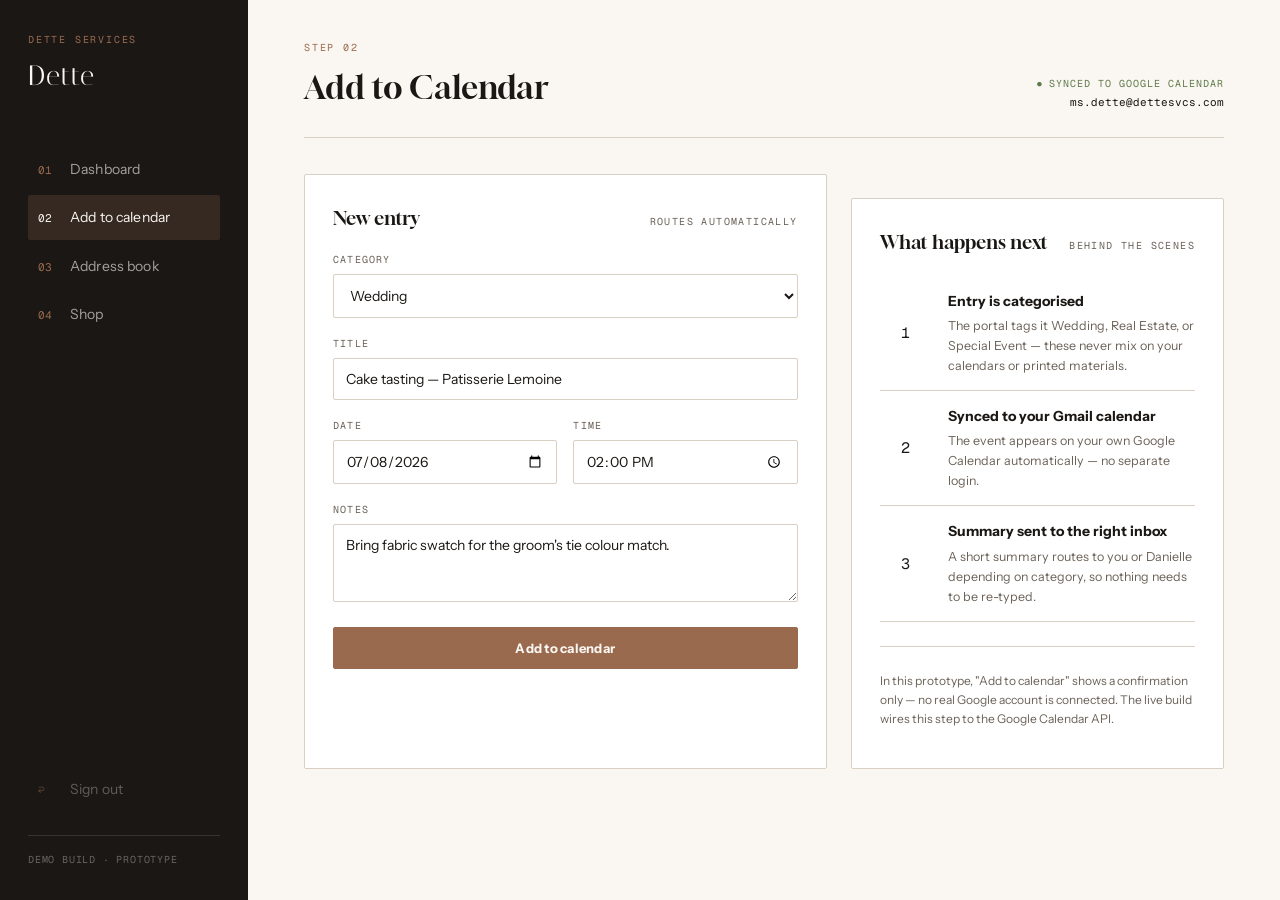
==== add-event.html @ a9f300b2 "Phase0-1" ====
<!DOCTYPE html>
<html lang="en">
<head>
<meta charset="UTF-8">
<meta name="viewport" content="width=device-width, initial-scale=1.0">
<title>Add to Calendar — Dette Services</title>
<link rel="stylesheet" href="css/style.css">
</head>
<body data-page="add-event.html">

<div class="app">
  <aside class="sidebar" id="sidebar-mount"></aside>

  <main class="main">

    <div class="topbar">
      <div class="topbar__title">
        <span class="eyebrow">Step 02</span>
        <h1>Add to Calendar</h1>
      </div>
      <div class="topbar__meta">
        <span class="sync-badge">Synced to Google Calendar</span><br>
        <strong>ms.dette@dettesvcs.com</strong>
      </div>
    </div>

    <div class="grid-2">

      <div class="panel">
        <div class="panel__head">
          <h2>New entry</h2>
          <span class="tag">Routes automatically</span>
        </div>

        <form onsubmit="return false;">
          <label for="ev-category">Category</label>
          <select id="ev-category">
            <option>Wedding</option>
            <option>Real Estate</option>
            <option>Special Event</option>
          </select>

          <label for="ev-title">Title</label>
          <input type="text" id="ev-title" placeholder="e.g. Cake tasting — Patisserie Lemoine" value="Cake tasting — Patisserie Lemoine">

          <div class="field-row">
            <div>
              <label for="ev-date">Date</label>
              <input type="date" id="ev-date" value="2026-07-08">
            </div>
            <div>
              <label for="ev-time">Time</label>
              <input type="time" id="ev-time" value="14:00">
            </div>
          </div>

          <label for="ev-notes">Notes</label>
          <textarea id="ev-notes" rows="3" placeholder="Anything the team should know">Bring fabric swatch for the groom's tie colour match.</textarea>

          <button type="button" class="btn btn--accent" style="width:100%;" onclick="submitEvent()">
            Add to calendar
          </button>
        </form>
      </div>

      <div class="panel">
        <div class="panel__head">
          <h2>What happens next</h2>
          <span class="tag">Behind the scenes</span>
        </div>

        <div class="event-row">
          <div class="event-row__date" style="font-size:15px; font-family:var(--font-mono); color:var(--ink);">1</div>
          <div class="event-row__body">
            <h3>Entry is categorised</h3>
            <p>The portal tags it Wedding, Real Estate, or Special Event — these never mix on your calendars or printed materials.</p>
          </div>
        </div>

        <div class="event-row">
          <div class="event-row__date" style="font-size:15px; font-family:var(--font-mono); color:var(--ink);">2</div>
          <div class="event-row__body">
            <h3>Synced to your Gmail calendar</h3>
            <p>The event appears on your own Google Calendar automatically — no separate login.</p>
          </div>
        </div>

        <div class="event-row">
          <div class="event-row__date" style="font-size:15px; font-family:var(--font-mono); color:var(--ink);">3</div>
          <div class="event-row__body">
            <h3>Summary sent to the right inbox</h3>
            <p>A short summary routes to you or Danielle depending on category, so nothing needs to be re-typed.</p>
          </div>
        </div>

        <hr class="hr">
        <p class="small muted">
          In this prototype, "Add to calendar" shows a confirmation only — no real
          Google account is connected. The live build wires this step to the
          Google Calendar API.
        </p>
      </div>

    </div>

  </main>
</div>

<script src="js/app.js"></script>
<script>
  function submitEvent() {
    const category = document.getElementById('ev-category').value;
    const title = document.getElementById('ev-title').value || "Untitled entry";
    showToast(`"${title}" added — synced to Google Calendar (${category})`);
  }
</script>
</body>
</html>
---- css/style.css ----
/* ============================================================
   DETTE SERVICES — PORTAL DEMO
   Brand tokens + shared layout shell
   ============================================================ */

@font-face {
  font-family: "Gloock";
  src: url("../assets/fonts/Gloock-Regular.ttf") format("truetype");
  font-weight: 400;
  font-display: swap;
}
@font-face {
  font-family: "Italiana";
  src: url("../assets/fonts/Italiana-Regular.ttf") format("truetype");
  font-weight: 400;
  font-display: swap;
}
@font-face {
  font-family: "Instrument Sans";
  src: url("../assets/fonts/InstrumentSans-Regular.ttf") format("truetype");
  font-weight: 400;
  font-display: swap;
}
@font-face {
  font-family: "Instrument Sans";
  src: url("../assets/fonts/InstrumentSans-Bold.ttf") format("truetype");
  font-weight: 700;
  font-display: swap;
}
@font-face {
  font-family: "Instrument Sans";
  src: url("../assets/fonts/InstrumentSans-Italic.ttf") format("truetype");
  font-weight: 400;
  font-style: italic;
  font-display: swap;
}
@font-face {
  font-family: "Geist Mono";
  src: url("../assets/fonts/GeistMono-Regular.ttf") format("truetype");
  font-weight: 400;
  font-display: swap;
}

:root {
  /* ---- Palette ---- */
  --ink:        #1A1714;
  --ivory:      #FAF7F2;
  --accent:     #9A6A4F;   /* warm terracotta-taupe */
  --accent-soft:#F1E9DE;   /* tint panels */
  --hairline:   #D9CFC2;
  --mute:       #6B6258;
  --paper:      #FFFFFF;
  --rose:       #F3E7E2;   /* wedding category */
  --sage:       #E8ECE3;   /* real estate category */
  --sand:       #F1E9DE;   /* special event category */

  /* ---- Type ---- */
  --font-display: "Gloock", Georgia, serif;
  --font-accent:  "Italiana", Georgia, serif;
  --font-body:    "Instrument Sans", -apple-system, sans-serif;
  --font-mono:    "Geist Mono", "Courier New", monospace;

  /* ---- Spacing / layout ---- */
  --sidebar-w: 248px;
  --radius: 2px;
  --gap: 24px;
}

* { box-sizing: border-box; }

html, body {
  margin: 0;
  padding: 0;
  background: var(--ivory);
  color: var(--ink);
  font-family: var(--font-body);
  font-size: 15px;
  line-height: 1.6;
  -webkit-font-smoothing: antialiased;
}

a { color: inherit; text-decoration: none; }

/* ============================================================
   APP SHELL
   ============================================================ */

.app {
  display: flex;
  min-height: 100vh;
}

/* ---- Sidebar ---- */

.sidebar {
  width: var(--sidebar-w);
  flex-shrink: 0;
  background: var(--ink);
  color: var(--ivory);
  display: flex;
  flex-direction: column;
  padding: 32px 28px;
  position: sticky;
  top: 0;
  height: 100vh;
}

.sidebar__brand {
  margin-bottom: 48px;
}

.sidebar__brand .eyebrow {
  font-family: var(--font-mono);
  font-size: 10px;
  letter-spacing: 0.18em;
  color: var(--accent);
  text-transform: uppercase;
  display: block;
  margin-bottom: 6px;
}

.sidebar__brand .wordmark {
  font-family: var(--font-accent);
  font-size: 28px;
  letter-spacing: 0.04em;
  color: var(--ivory);
}

.sidebar__nav {
  display: flex;
  flex-direction: column;
  gap: 4px;
  flex: 1;
}

.sidebar__nav a {
  display: flex;
  align-items: baseline;
  gap: 14px;
  padding: 11px 10px;
  border-radius: var(--radius);
  color: rgba(250,247,242,0.62);
  font-size: 14px;
  letter-spacing: 0.01em;
  transition: background 0.15s ease, color 0.15s ease;
}

.sidebar__nav a .num {
  font-family: var(--font-mono);
  font-size: 11px;
  color: var(--accent);
  min-width: 18px;
}

.sidebar__nav a:hover {
  background: rgba(250,247,242,0.06);
  color: var(--ivory);
}

.sidebar__nav a.active {
  background: rgba(154,106,79,0.22);
  color: var(--ivory);
}

.sidebar__nav a.active .num {
  color: var(--ivory);
}

.sidebar__foot {
  font-family: var(--font-mono);
  font-size: 10px;
  letter-spacing: 0.08em;
  color: rgba(250,247,242,0.35);
  border-top: 1px solid rgba(250,247,242,0.12);
  padding-top: 16px;
  margin-top: 24px;
  text-transform: uppercase;
}

/* ---- Main panel ---- */

.main {
  flex: 1;
  padding: 40px 56px 80px;
  max-width: 1100px;
}

.topbar {
  display: flex;
  justify-content: space-between;
  align-items: flex-end;
  margin-bottom: 36px;
  padding-bottom: 24px;
  border-bottom: 1px solid var(--hairline);
}

.topbar__title .eyebrow {
  font-family: var(--font-mono);
  font-size: 10px;
  letter-spacing: 0.18em;
  color: var(--accent);
  text-transform: uppercase;
  display: block;
  margin-bottom: 6px;
}

.topbar__title h1 {
  font-family: var(--font-display);
  font-size: 32px;
  font-weight: 400;
  margin: 0;
  letter-spacing: 0.01em;
}

.topbar__meta {
  font-family: var(--font-mono);
  font-size: 11px;
  color: var(--mute);
  text-align: right;
  line-height: 1.8;
}

.topbar__meta strong {
  color: var(--ink);
  font-weight: 400;
}

/* ============================================================
   COMPONENTS
   ============================================================ */

/* ---- Cards / panels ---- */

.panel {
  background: var(--paper);
  border: 1px solid var(--hairline);
  border-radius: var(--radius);
  padding: 28px;
}

.panel + .panel { margin-top: var(--gap); }

.panel__head {
  display: flex;
  justify-content: space-between;
  align-items: baseline;
  margin-bottom: 18px;
}

.panel__head h2 {
  font-family: var(--font-display);
  font-size: 19px;
  font-weight: 400;
  margin: 0;
}

.panel__head .tag {
  font-family: var(--font-mono);
  font-size: 10px;
  letter-spacing: 0.14em;
  color: var(--mute);
  text-transform: uppercase;
}

/* ---- Grid layouts ---- */

.grid-2 {
  display: grid;
  grid-template-columns: 1.4fr 1fr;
  gap: var(--gap);
}

.grid-3 {
  display: grid;
  grid-template-columns: repeat(3, 1fr);
  gap: var(--gap);
}

@media (max-width: 920px) {
  .grid-2, .grid-3 { grid-template-columns: 1fr; }
}

/* ---- Category chips ---- */

.chip {
  display: inline-flex;
  align-items: center;
  gap: 6px;
  font-family: var(--font-mono);
  font-size: 10px;
  letter-spacing: 0.1em;
  text-transform: uppercase;
  padding: 4px 10px;
  border-radius: 999px;
  border: 1px solid var(--hairline);
}

.chip::before {
  content: "";
  width: 6px;
  height: 6px;
  border-radius: 50%;
  background: currentColor;
}

.chip--wedding   { background: var(--rose);  color: #A8694F; border-color: transparent; }
.chip--realestate{ background: var(--sage);  color: #5E7A4A; border-color: transparent; }
.chip--special   { background: var(--sand);  color: var(--accent); border-color: transparent; }

/* ---- Buttons ---- */

.btn {
  display: inline-flex;
  align-items: center;
  justify-content: center;
  gap: 8px;
  font-family: var(--font-body);
  font-size: 13px;
  font-weight: 700;
  letter-spacing: 0.02em;
  padding: 12px 22px;
  border-radius: var(--radius);
  border: 1px solid var(--ink);
  background: var(--ink);
  color: var(--ivory);
  cursor: pointer;
  transition: opacity 0.15s ease, transform 0.05s ease;
}

.btn:hover { opacity: 0.85; }
.btn:active { transform: translateY(1px); }

.btn--ghost {
  background: transparent;
  color: var(--ink);
  border: 1px solid var(--hairline);
}

.btn--ghost:hover {
  border-color: var(--ink);
  opacity: 1;
}

.btn--accent {
  background: var(--accent);
  border-color: var(--accent);
}

/* ---- Forms ---- */

label {
  display: block;
  font-family: var(--font-mono);
  font-size: 10px;
  letter-spacing: 0.12em;
  text-transform: uppercase;
  color: var(--mute);
  margin-bottom: 6px;
}

input[type="text"],
input[type="email"],
input[type="password"],
input[type="date"],
input[type="time"],
select,
textarea {
  width: 100%;
  font-family: var(--font-body);
  font-size: 14px;
  padding: 11px 12px;
  border: 1px solid var(--hairline);
  border-radius: var(--radius);
  background: var(--paper);
  color: var(--ink);
  margin-bottom: 18px;
}

input:focus, select:focus, textarea:focus {
  outline: 2px solid var(--accent);
  outline-offset: 1px;
  border-color: var(--accent);
}

.field-row {
  display: grid;
  grid-template-columns: 1fr 1fr;
  gap: 16px;
}

@media (max-width: 600px) {
  .field-row { grid-template-columns: 1fr; }
}

/* ---- Hairline / divider ---- */

.hr {
  border: none;
  border-top: 1px solid var(--hairline);
  margin: 24px 0;
}

/* ---- Calendar mini grid ---- */

.cal-grid {
  display: grid;
  grid-template-columns: repeat(7, 1fr);
  gap: 6px;
}

.cal-grid .dow {
  font-family: var(--font-mono);
  font-size: 9px;
  letter-spacing: 0.1em;
  color: var(--mute);
  text-align: center;
  text-transform: uppercase;
  padding-bottom: 6px;
}

.cal-grid .day {
  aspect-ratio: 1;
  border: 1px solid var(--hairline);
  border-radius: var(--radius);
  font-family: var(--font-mono);
  font-size: 11px;
  color: var(--mute);
  padding: 6px;
  position: relative;
  background: var(--paper);
}

.cal-grid .day.empty {
  border-color: transparent;
  background: transparent;
}

.cal-grid .day .dot {
  position: absolute;
  bottom: 6px;
  right: 6px;
  width: 6px;
  height: 6px;
  border-radius: 50%;
}

.cal-grid .day.today {
  border-color: var(--accent);
  color: var(--ink);
  font-weight: 700;
}

/* ---- Event list ---- */

.event-row {
  display: flex;
  align-items: center;
  gap: 16px;
  padding: 14px 0;
  border-bottom: 1px solid var(--hairline);
}

.event-row:last-child { border-bottom: none; }

.event-row__date {
  font-family: var(--font-display);
  font-size: 22px;
  width: 52px;
  text-align: center;
  flex-shrink: 0;
  color: var(--accent);
}

.event-row__date span {
  display: block;
  font-family: var(--font-mono);
  font-size: 9px;
  letter-spacing: 0.1em;
  color: var(--mute);
  margin-top: 2px;
}

.event-row__body { flex: 1; }

.event-row__body h3 {
  font-family: var(--font-body);
  font-size: 14px;
  font-weight: 700;
  margin: 0 0 4px;
}

.event-row__body p {
  margin: 0;
  font-size: 12.5px;
  color: var(--mute);
}

/* ---- Sync indicator ---- */

.sync-badge {
  display: inline-flex;
  align-items: center;
  gap: 6px;
  font-family: var(--font-mono);
  font-size: 10px;
  letter-spacing: 0.1em;
  text-transform: uppercase;
  color: #5E7A4A;
}

.sync-badge::before {
  content: "●";
  font-size: 8px;
}

/* ---- Toast (mock confirmation) ---- */

.toast {
  position: fixed;
  bottom: 28px;
  right: 28px;
  background: var(--ink);
  color: var(--ivory);
  padding: 16px 22px;
  border-radius: var(--radius);
  font-size: 13px;
  display: flex;
  align-items: center;
  gap: 12px;
  box-shadow: 0 8px 24px rgba(0,0,0,0.18);
  transform: translateY(120%);
  opacity: 0;
  transition: transform 0.35s ease, opacity 0.35s ease;
  z-index: 100;
  max-width: 340px;
}

.toast.show {
  transform: translateY(0);
  opacity: 1;
}

.toast .dot {
  width: 8px;
  height: 8px;
  border-radius: 50%;
  background: var(--accent);
  flex-shrink: 0;
}

/* ---- Address book ---- */

.contact-card {
  border: 1px solid var(--hairline);
  border-radius: var(--radius);
  padding: 18px;
  background: var(--paper);
}

.contact-card .role {
  font-family: var(--font-mono);
  font-size: 9px;
  letter-spacing: 0.14em;
  text-transform: uppercase;
  color: var(--accent);
  display: block;
  margin-bottom: 6px;
}

.contact-card h3 {
  font-family: var(--font-body);
  font-size: 15px;
  font-weight: 700;
  margin: 0 0 4px;
}

.contact-card p {
  margin: 2px 0;
  font-size: 13px;
  color: var(--mute);
}

.contact-card.editable {
  border-style: dashed;
}

/* ---- Product / merch cards ---- */

.product-card {
  border: 1px solid var(--hairline);
  border-radius: var(--radius);
  background: var(--paper);
  overflow: hidden;
}

.product-card__media {
  aspect-ratio: 4/3;
  background: var(--accent-soft);
  display: flex;
  align-items: center;
  justify-content: center;
  font-family: var(--font-accent);
  font-size: 15px;
  color: var(--accent);
  letter-spacing: 0.05em;
}

.product-card__body { padding: 16px; }

.product-card__body h3 {
  font-family: var(--font-body);
  font-size: 14px;
  font-weight: 700;
  margin: 0 0 4px;
}

.product-card__body p {
  margin: 0 0 12px;
  font-size: 12.5px;
  color: var(--mute);
}

.product-card__price {
  font-family: var(--font-mono);
  font-size: 13px;
  color: var(--ink);
}

/* ---- Auth (login/register) page ---- */

.auth-page {
  min-height: 100vh;
  display: flex;
}

.auth-aside {
  flex: 1.1;
  background: var(--ink);
  color: var(--ivory);
  padding: 64px;
  display: flex;
  flex-direction: column;
  justify-content: space-between;
  position: relative;
  overflow: hidden;
}

.auth-aside .eyebrow {
  font-family: var(--font-mono);
  font-size: 10px;
  letter-spacing: 0.2em;
  color: var(--accent);
  text-transform: uppercase;
}

.auth-aside .wordmark {
  font-family: var(--font-accent);
  font-size: 56px;
  letter-spacing: 0.05em;
  margin: 18px 0;
}

.auth-aside .tagline {
  font-family: var(--font-display);
  font-size: 22px;
  font-weight: 400;
  line-height: 1.5;
  max-width: 380px;
  color: rgba(250,247,242,0.85);
}

.auth-aside .foot {
  font-family: var(--font-mono);
  font-size: 10px;
  letter-spacing: 0.1em;
  color: rgba(250,247,242,0.4);
  text-transform: uppercase;
}

.auth-main {
  flex: 1;
  display: flex;
  align-items: center;
  justify-content: center;
  padding: 40px;
}

.auth-form {
  width: 100%;
  max-width: 380px;
}

.auth-form .eyebrow {
  font-family: var(--font-mono);
  font-size: 10px;
  letter-spacing: 0.18em;
  color: var(--accent);
  text-transform: uppercase;
  display: block;
  margin-bottom: 8px;
}

.auth-form h1 {
  font-family: var(--font-display);
  font-size: 30px;
  font-weight: 400;
  margin: 0 0 8px;
}

.auth-form .sub {
  color: var(--mute);
  font-size: 13.5px;
  margin-bottom: 32px;
}

.auth-toggle {
  display: flex;
  gap: 24px;
  margin-bottom: 28px;
  border-bottom: 1px solid var(--hairline);
}

.auth-toggle a {
  font-family: var(--font-mono);
  font-size: 11px;
  letter-spacing: 0.12em;
  text-transform: uppercase;
  padding-bottom: 10px;
  color: var(--mute);
  border-bottom: 2px solid transparent;
  margin-bottom: -1px;
}

.auth-toggle a.active {
  color: var(--ink);
  border-bottom-color: var(--accent);
}

@media (max-width: 880px) {
  .auth-aside { display: none; }
}

/* ---- Utility ---- */

.muted { color: var(--mute); }
.small { font-size: 12px; }
.mt-0 { margin-top: 0; }
.mb-0 { margin-bottom: 0; }
.flex-between {
  display: flex;
  justify-content: space-between;
  align-items: center;
}
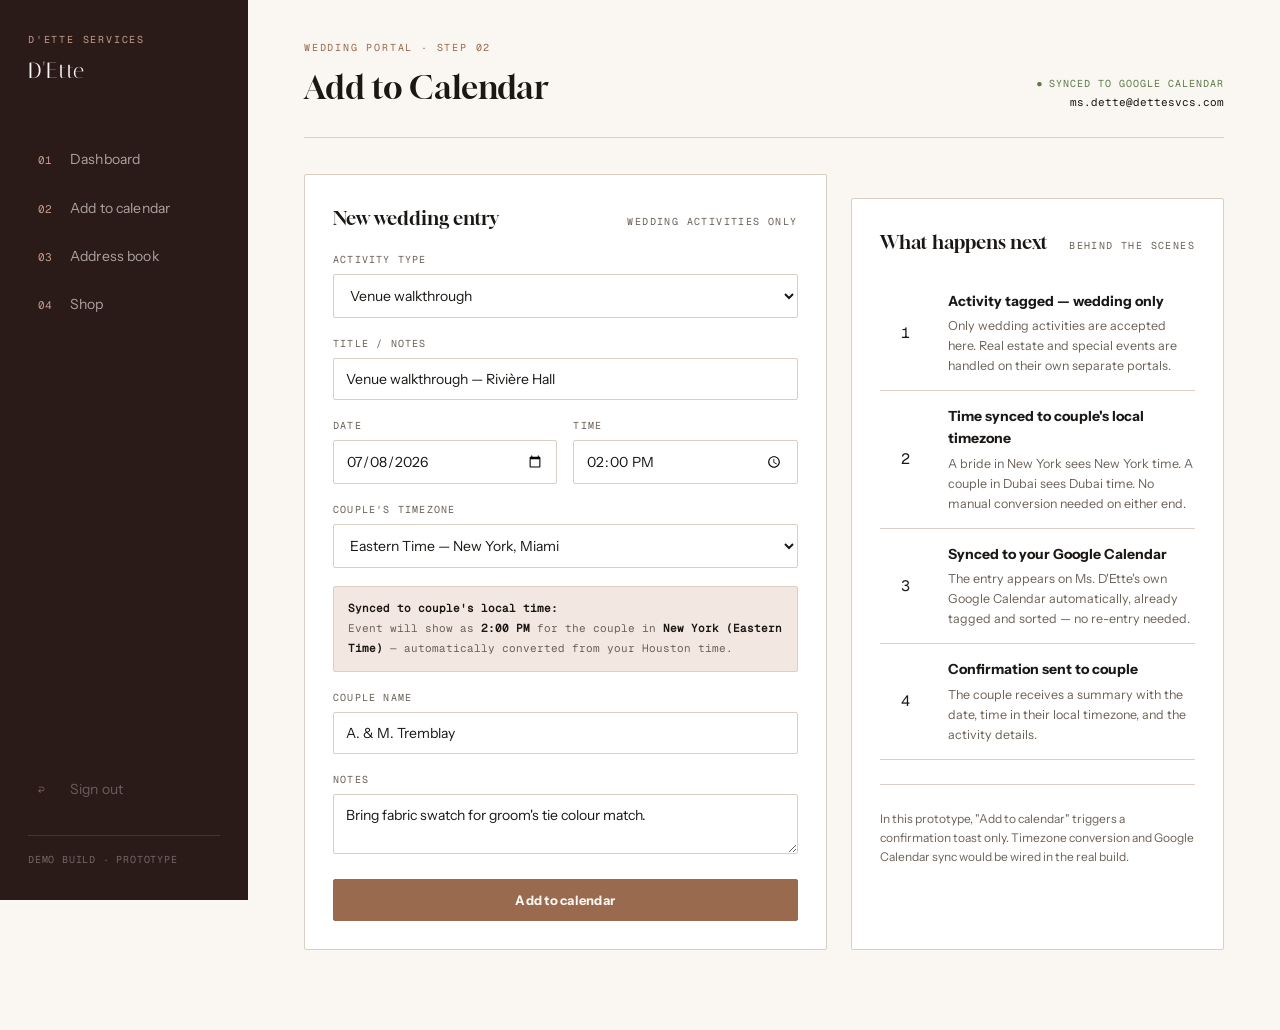
==== commit a1e5960e: "Add files via upload" ====
--- a/add-event.html
+++ b/add-event.html
@@ -3,10 +3,29 @@
 <head>
 <meta charset="UTF-8">
 <meta name="viewport" content="width=device-width, initial-scale=1.0">
-<title>Add to Calendar — Dette Services</title>
-<link rel="stylesheet" href="css/style.css">
+<title>Add to Calendar — Wedding Portal</title>
+<link rel="stylesheet" href="../css/style.css">
+<style>
+  .sidebar { background: #2A1A18; }
+  .sidebar__brand .wordmark { font-size: 22px; }
+  .sidebar__brand .eyebrow { color: #C49A8A; }
+  .sidebar__nav a .num { color: #C49A8A; }
+  .sidebar__nav a.active { background: rgba(168,105,79,0.25); }
+  .tz-preview {
+    background: var(--rose);
+    border: 1px solid var(--hairline);
+    border-radius: var(--radius);
+    padding: 12px 14px;
+    font-family: var(--font-mono);
+    font-size: 11px;
+    color: var(--mute);
+    margin-bottom: 18px;
+    line-height: 1.8;
+  }
+  .tz-preview strong { color: var(--ink); }
+</style>
 </head>
-<body data-page="add-event.html">
+<body data-page="wedding/add-event.html">
 
 <div class="app">
   <aside class="sidebar" id="sidebar-mount"></aside>
@@ -15,7 +34,7 @@
 
     <div class="topbar">
       <div class="topbar__title">
-        <span class="eyebrow">Step 02</span>
+        <span class="eyebrow">Wedding Portal · Step 02</span>
         <h1>Add to Calendar</h1>
       </div>
       <div class="topbar__meta">
@@ -28,20 +47,32 @@
 
       <div class="panel">
         <div class="panel__head">
-          <h2>New entry</h2>
-          <span class="tag">Routes automatically</span>
+          <h2>New wedding entry</h2>
+          <span class="tag">Wedding activities only</span>
         </div>
 
         <form onsubmit="return false;">
-          <label for="ev-category">Category</label>
+
+          <label for="ev-category">Activity type</label>
           <select id="ev-category">
-            <option>Wedding</option>
-            <option>Real Estate</option>
-            <option>Special Event</option>
+            <option>Venue walkthrough</option>
+            <option>Cake tasting</option>
+            <option>Dress / attire fitting</option>
+            <option>Floral consultation</option>
+            <option>Photography session</option>
+            <option>Catering meeting</option>
+            <option>Music / entertainment</option>
+            <option>Rehearsal</option>
+            <option>Rehearsal dinner</option>
+            <option>Ceremony</option>
+            <option>Reception</option>
+            <option>Honeymoon travel</option>
+            <option>Other wedding activity</option>
           </select>
 
-          <label for="ev-title">Title</label>
-          <input type="text" id="ev-title" placeholder="e.g. Cake tasting — Patisserie Lemoine" value="Cake tasting — Patisserie Lemoine">
+          <label for="ev-title">Title / notes</label>
+          <input type="text" id="ev-title" placeholder="e.g. Venue walkthrough — Rivière Hall"
+                 value="Venue walkthrough — Rivière Hall">
 
           <div class="field-row">
             <div>
@@ -54,12 +85,41 @@
             </div>
           </div>
 
+          <label for="ev-tz">Couple's timezone</label>
+          <select id="ev-tz" onchange="updateTzPreview()">
+            <option value="America/New_York">Eastern Time — New York, Miami</option>
+            <option value="America/Chicago">Central Time — Houston, Chicago</option>
+            <option value="America/Denver">Mountain Time — Denver, Phoenix</option>
+            <option value="America/Los_Angeles">Pacific Time — Los Angeles, Seattle</option>
+            <option value="Europe/London">London (GMT/BST)</option>
+            <option value="Europe/Paris">Paris / Rome / Madrid (CET)</option>
+            <option value="Asia/Dubai">Dubai (GST)</option>
+            <option value="Asia/Riyadh">Riyadh (AST)</option>
+            <option value="Asia/Kolkata">Mumbai / Delhi (IST)</option>
+            <option value="Asia/Tokyo">Tokyo (JST)</option>
+            <option value="Australia/Sydney">Sydney (AEST)</option>
+          </select>
+
+          <div class="tz-preview" id="tz-preview">
+            <strong>Synced to couple's local time:</strong><br>
+            Event will show as <strong>2:00 PM</strong> for the couple in
+            <strong>New York (Eastern Time)</strong> —
+            automatically converted from your Houston time.
+          </div>
+
+          <label for="ev-couple">Couple name</label>
+          <input type="text" id="ev-couple" placeholder="e.g. A. & M. Tremblay"
+                 value="A. & M. Tremblay">
+
           <label for="ev-notes">Notes</label>
-          <textarea id="ev-notes" rows="3" placeholder="Anything the team should know">Bring fabric swatch for the groom's tie colour match.</textarea>
-
-          <button type="button" class="btn btn--accent" style="width:100%;" onclick="submitEvent()">
+          <textarea id="ev-notes" rows="2"
+                    placeholder="Anything the team should know">Bring fabric swatch for groom's tie colour match.</textarea>
+
+          <button type="button" class="btn btn--accent" style="width:100%;"
+                  onclick="submitEvent()">
             Add to calendar
           </button>
+
         </form>
       </div>
 
@@ -70,49 +130,122 @@
         </div>
 
         <div class="event-row">
-          <div class="event-row__date" style="font-size:15px; font-family:var(--font-mono); color:var(--ink);">1</div>
-          <div class="event-row__body">
-            <h3>Entry is categorised</h3>
-            <p>The portal tags it Wedding, Real Estate, or Special Event — these never mix on your calendars or printed materials.</p>
-          </div>
-        </div>
-
-        <div class="event-row">
-          <div class="event-row__date" style="font-size:15px; font-family:var(--font-mono); color:var(--ink);">2</div>
-          <div class="event-row__body">
-            <h3>Synced to your Gmail calendar</h3>
-            <p>The event appears on your own Google Calendar automatically — no separate login.</p>
-          </div>
-        </div>
-
-        <div class="event-row">
-          <div class="event-row__date" style="font-size:15px; font-family:var(--font-mono); color:var(--ink);">3</div>
-          <div class="event-row__body">
-            <h3>Summary sent to the right inbox</h3>
-            <p>A short summary routes to you or Danielle depending on category, so nothing needs to be re-typed.</p>
+          <div class="event-row__date"
+               style="font-size:15px;font-family:var(--font-mono);color:var(--ink);">1</div>
+          <div class="event-row__body">
+            <h3>Activity tagged — wedding only</h3>
+            <p>Only wedding activities are accepted here. Real estate and special events
+               are handled on their own separate portals.</p>
+          </div>
+        </div>
+
+        <div class="event-row">
+          <div class="event-row__date"
+               style="font-size:15px;font-family:var(--font-mono);color:var(--ink);">2</div>
+          <div class="event-row__body">
+            <h3>Time synced to couple's local timezone</h3>
+            <p>A bride in New York sees New York time. A couple in Dubai sees Dubai time.
+               No manual conversion needed on either end.</p>
+          </div>
+        </div>
+
+        <div class="event-row">
+          <div class="event-row__date"
+               style="font-size:15px;font-family:var(--font-mono);color:var(--ink);">3</div>
+          <div class="event-row__body">
+            <h3>Synced to your Google Calendar</h3>
+            <p>The entry appears on Ms. D'Ette's own Google Calendar automatically,
+               already tagged and sorted — no re-entry needed.</p>
+          </div>
+        </div>
+
+        <div class="event-row">
+          <div class="event-row__date"
+               style="font-size:15px;font-family:var(--font-mono);color:var(--ink);">4</div>
+          <div class="event-row__body">
+            <h3>Confirmation sent to couple</h3>
+            <p>The couple receives a summary with the date, time in their local timezone,
+               and the activity details.</p>
           </div>
         </div>
 
         <hr class="hr">
         <p class="small muted">
-          In this prototype, "Add to calendar" shows a confirmation only — no real
-          Google account is connected. The live build wires this step to the
-          Google Calendar API.
+          In this prototype, "Add to calendar" triggers a confirmation toast only.
+          Timezone conversion and Google Calendar sync would be wired in the real build.
         </p>
       </div>
 
     </div>
-
   </main>
 </div>
 
-<script src="js/app.js"></script>
+<script src="../js/app.js"></script>
 <script>
-  function submitEvent() {
-    const category = document.getElementById('ev-category').value;
-    const title = document.getElementById('ev-title').value || "Untitled entry";
-    showToast(`"${title}" added — synced to Google Calendar (${category})`);
-  }
+const NAV_ITEMS = [
+  { num: "01", label: "Dashboard",       href: "dashboard.html" },
+  { num: "02", label: "Add to calendar", href: "add-event.html" },
+  { num: "03", label: "Wedding contacts",href: "emergency.html" },
+  { num: "04", label: "Shop",            href: "shop.html" },
+];
+function renderSidebar(activeHref) {
+  const mount = document.getElementById("sidebar-mount");
+  if (!mount) return;
+  const links = NAV_ITEMS.map(item => {
+    const active = item.href === activeHref ? " active" : "";
+    return `<a href="${item.href}" class="${active.trim()}">
+              <span class="num">${item.num}</span><span>${item.label}</span>
+            </a>`;
+  }).join("");
+  mount.innerHTML = `
+    <div class="sidebar__brand">
+      <span class="eyebrow">D'Ette Services</span>
+      <div class="wordmark">Wedding Portal</div>
+    </div>
+    <nav class="sidebar__nav">${links}
+      <a href="../index.html" style="margin-top:auto;opacity:0.5;">
+        <span class="num">↩</span><span>Sign out</span>
+      </a>
+    </nav>
+    <div class="sidebar__foot">Demo build · Prototype</div>`;
+}
+document.addEventListener("DOMContentLoaded", () => renderSidebar("add-event.html"));
+
+const TZ_LABELS = {
+  "America/New_York":    "New York (Eastern Time)",
+  "America/Chicago":     "Houston / Chicago (Central Time)",
+  "America/Denver":      "Denver (Mountain Time)",
+  "America/Los_Angeles": "Los Angeles (Pacific Time)",
+  "Europe/London":       "London (GMT/BST)",
+  "Europe/Paris":        "Paris / Rome (CET)",
+  "Asia/Dubai":          "Dubai (GST)",
+  "Asia/Riyadh":         "Riyadh (AST)",
+  "Asia/Kolkata":        "Mumbai / Delhi (IST)",
+  "Asia/Tokyo":          "Tokyo (JST)",
+  "Australia/Sydney":    "Sydney (AEST)",
+};
+
+function updateTzPreview() {
+  const tz  = document.getElementById("ev-tz").value;
+  const time = document.getElementById("ev-time").value || "14:00";
+  const [h, m] = time.split(":").map(Number);
+  const ampm = h >= 12 ? "PM" : "AM";
+  const h12  = h % 12 === 0 ? 12 : h % 12;
+  const timeStr = `${h12}:${String(m).padStart(2,"0")} ${ampm}`;
+  document.getElementById("tz-preview").innerHTML =
+    `<strong>Synced to couple's local time:</strong><br>
+     Event will show as <strong>${timeStr}</strong> for the couple in
+     <strong>${TZ_LABELS[tz] || tz}</strong> —
+     automatically converted from your Houston time.`;
+}
+
+function submitEvent() {
+  const cat    = document.getElementById("ev-category").value;
+  const couple = document.getElementById("ev-couple").value || "the couple";
+  const tz     = TZ_LABELS[document.getElementById("ev-tz").value] || "";
+  showToast(`"${cat}" added for ${couple} · synced to ${tz}`);
+}
 </script>
+
 </body>
 </html>
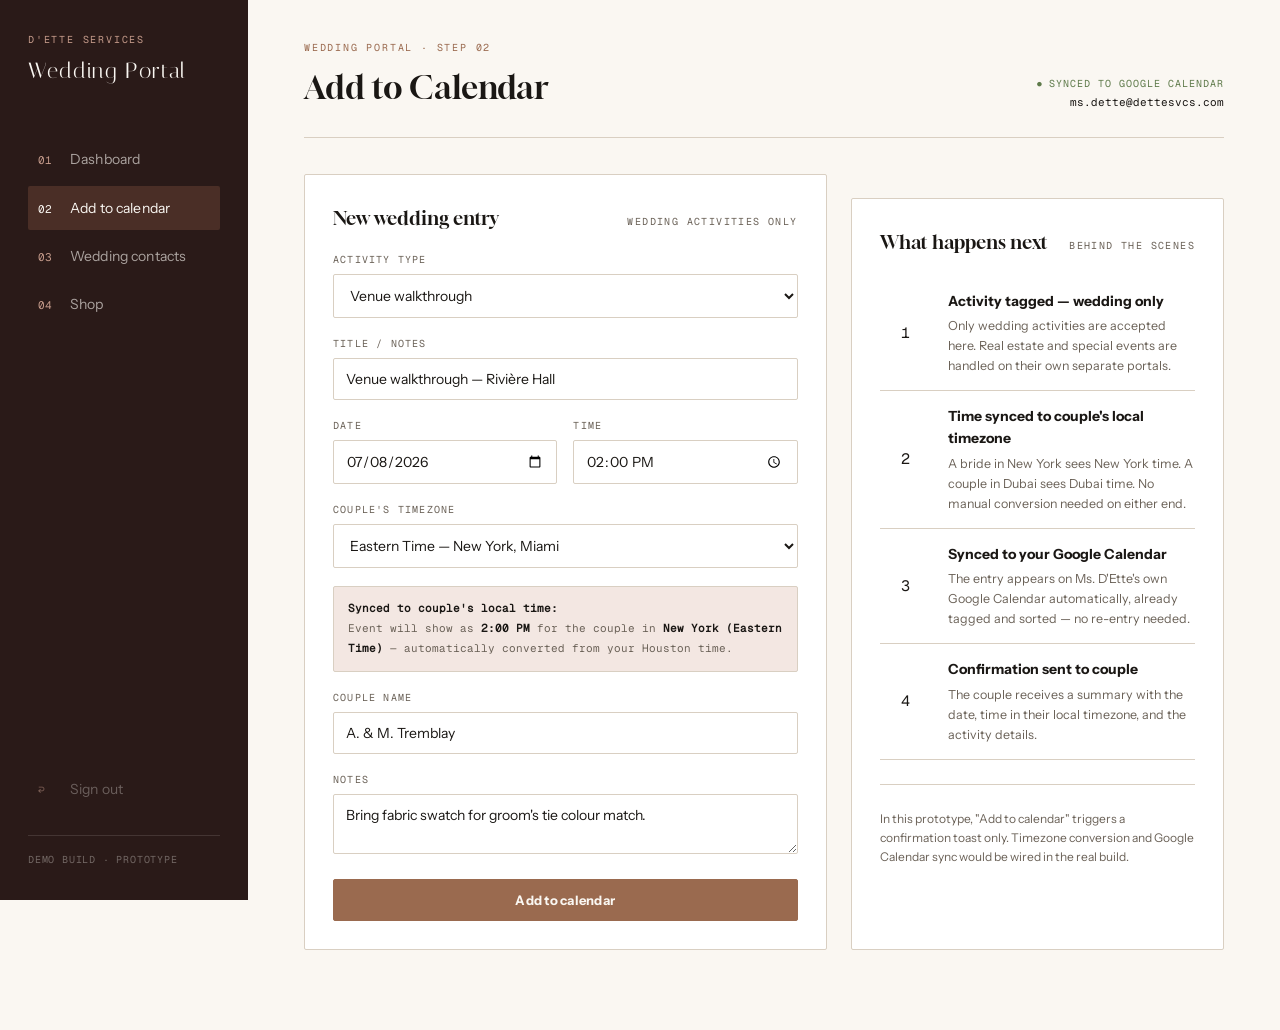
==== commit f7a60ccc: "Phase 0-7" ====
--- a/add-event.html
+++ b/add-event.html
@@ -4,7 +4,7 @@
 <meta charset="UTF-8">
 <meta name="viewport" content="width=device-width, initial-scale=1.0">
 <title>Add to Calendar — Wedding Portal</title>
-<link rel="stylesheet" href="../css/style.css">
+<link rel="stylesheet" href="css/style.css">
 <style>
   .sidebar { background: #2A1A18; }
   .sidebar__brand .wordmark { font-size: 22px; }
@@ -180,9 +180,9 @@
   </main>
 </div>
 
-<script src="../js/app.js"></script>
+<script src="js/app.js"></script>
 <script>
-const NAV_ITEMS = [
+const PAGE_NAV_ITEMS = [
   { num: "01", label: "Dashboard",       href: "dashboard.html" },
   { num: "02", label: "Add to calendar", href: "add-event.html" },
   { num: "03", label: "Wedding contacts",href: "emergency.html" },
@@ -191,7 +191,7 @@
 function renderSidebar(activeHref) {
   const mount = document.getElementById("sidebar-mount");
   if (!mount) return;
-  const links = NAV_ITEMS.map(item => {
+  const links = PAGE_NAV_ITEMS.map(item => {
     const active = item.href === activeHref ? " active" : "";
     return `<a href="${item.href}" class="${active.trim()}">
               <span class="num">${item.num}</span><span>${item.label}</span>
@@ -203,7 +203,7 @@
       <div class="wordmark">Wedding Portal</div>
     </div>
     <nav class="sidebar__nav">${links}
-      <a href="../index.html" style="margin-top:auto;opacity:0.5;">
+      <a href="index.html" style="margin-top:auto;opacity:0.5;">
         <span class="num">↩</span><span>Sign out</span>
       </a>
     </nav>
--- a/css/style.css
+++ b/css/style.css
@@ -740,6 +740,47 @@
   .auth-aside { display: none; }
 }
 
+/* ---- Wedding portal theme ---- */
+
+.wedding-theme .sidebar { background: #2A1A18; }
+.wedding-theme .sidebar__brand .wordmark { font-size: 22px; }
+.wedding-theme .sidebar__brand .eyebrow { color: #C49A8A; }
+.wedding-theme .sidebar__nav a .num { color: #C49A8A; }
+.wedding-theme .sidebar__nav a.active { background: rgba(168,105,79,0.25); }
+
+.wedding-badge {
+  display: inline-flex;
+  align-items: center;
+  gap: 8px;
+  font-family: var(--font-mono);
+  font-size: 10px;
+  letter-spacing: 0.14em;
+  text-transform: uppercase;
+  color: #A8694F;
+  background: var(--rose);
+  padding: 5px 12px;
+  border-radius: 999px;
+}
+
+.wedding-badge::before {
+  content: "♥";
+  font-size: 10px;
+}
+
+.tz-preview {
+  background: var(--rose);
+  border: 1px solid var(--hairline);
+  border-radius: var(--radius);
+  padding: 12px 14px;
+  font-family: var(--font-mono);
+  font-size: 11px;
+  color: var(--mute);
+  margin-bottom: 18px;
+  line-height: 1.8;
+}
+
+.tz-preview strong { color: var(--ink); }
+
 /* ---- Utility ---- */
 
 .muted { color: var(--mute); }
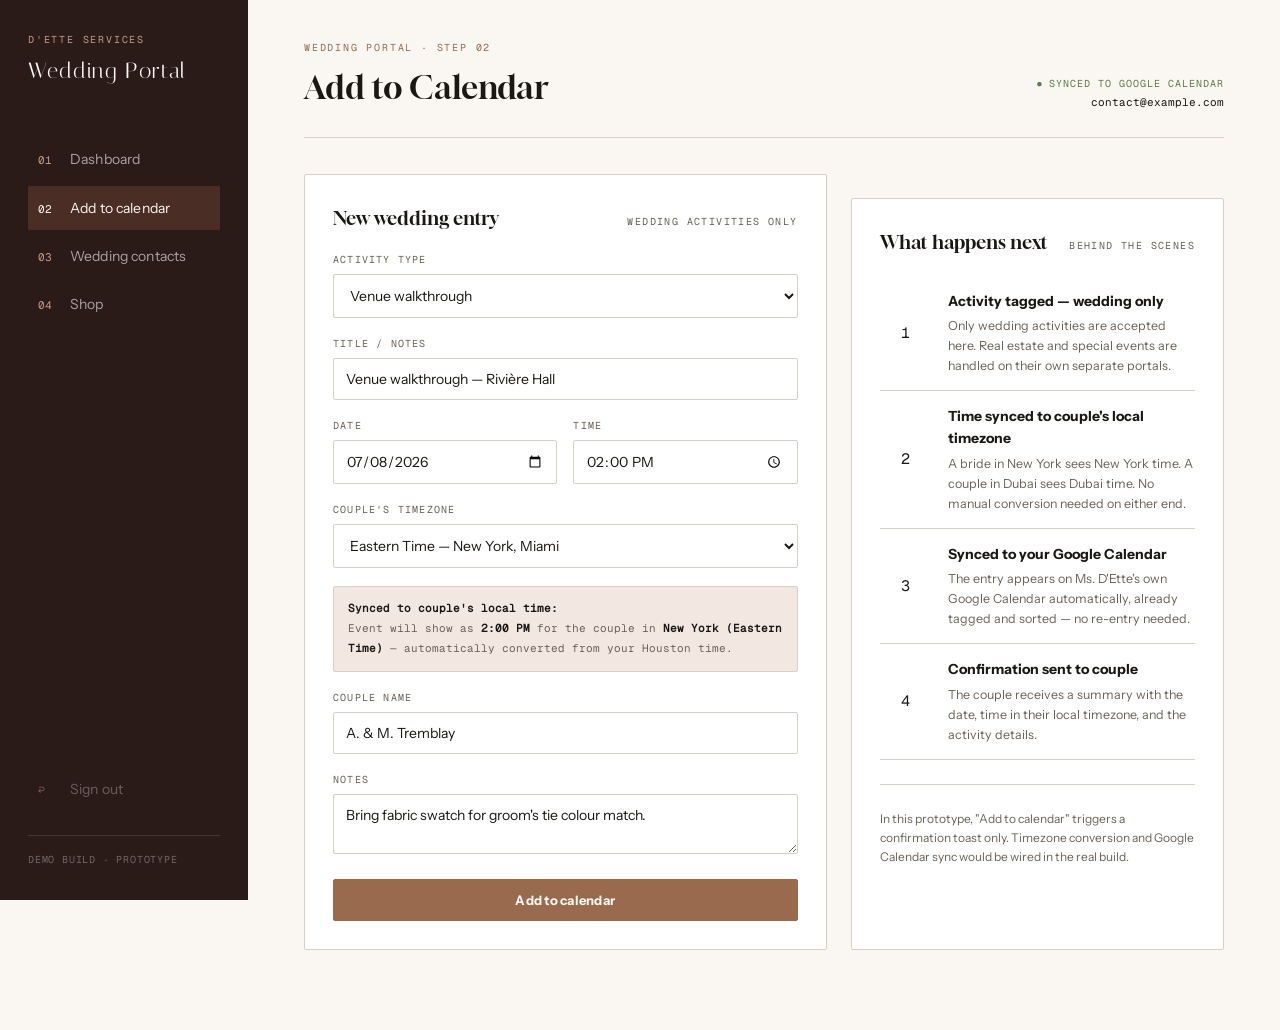
==== commit 55cfaf93: "Redact real client email and phone number Replace the client's real email (ms.dette@dettesvcs.com) a" ====
--- a/add-event.html
+++ b/add-event.html
@@ -39,7 +39,7 @@
       </div>
       <div class="topbar__meta">
         <span class="sync-badge">Synced to Google Calendar</span><br>
-        <strong>ms.dette@dettesvcs.com</strong>
+        <strong>contact@example.com</strong>
       </div>
     </div>
 
